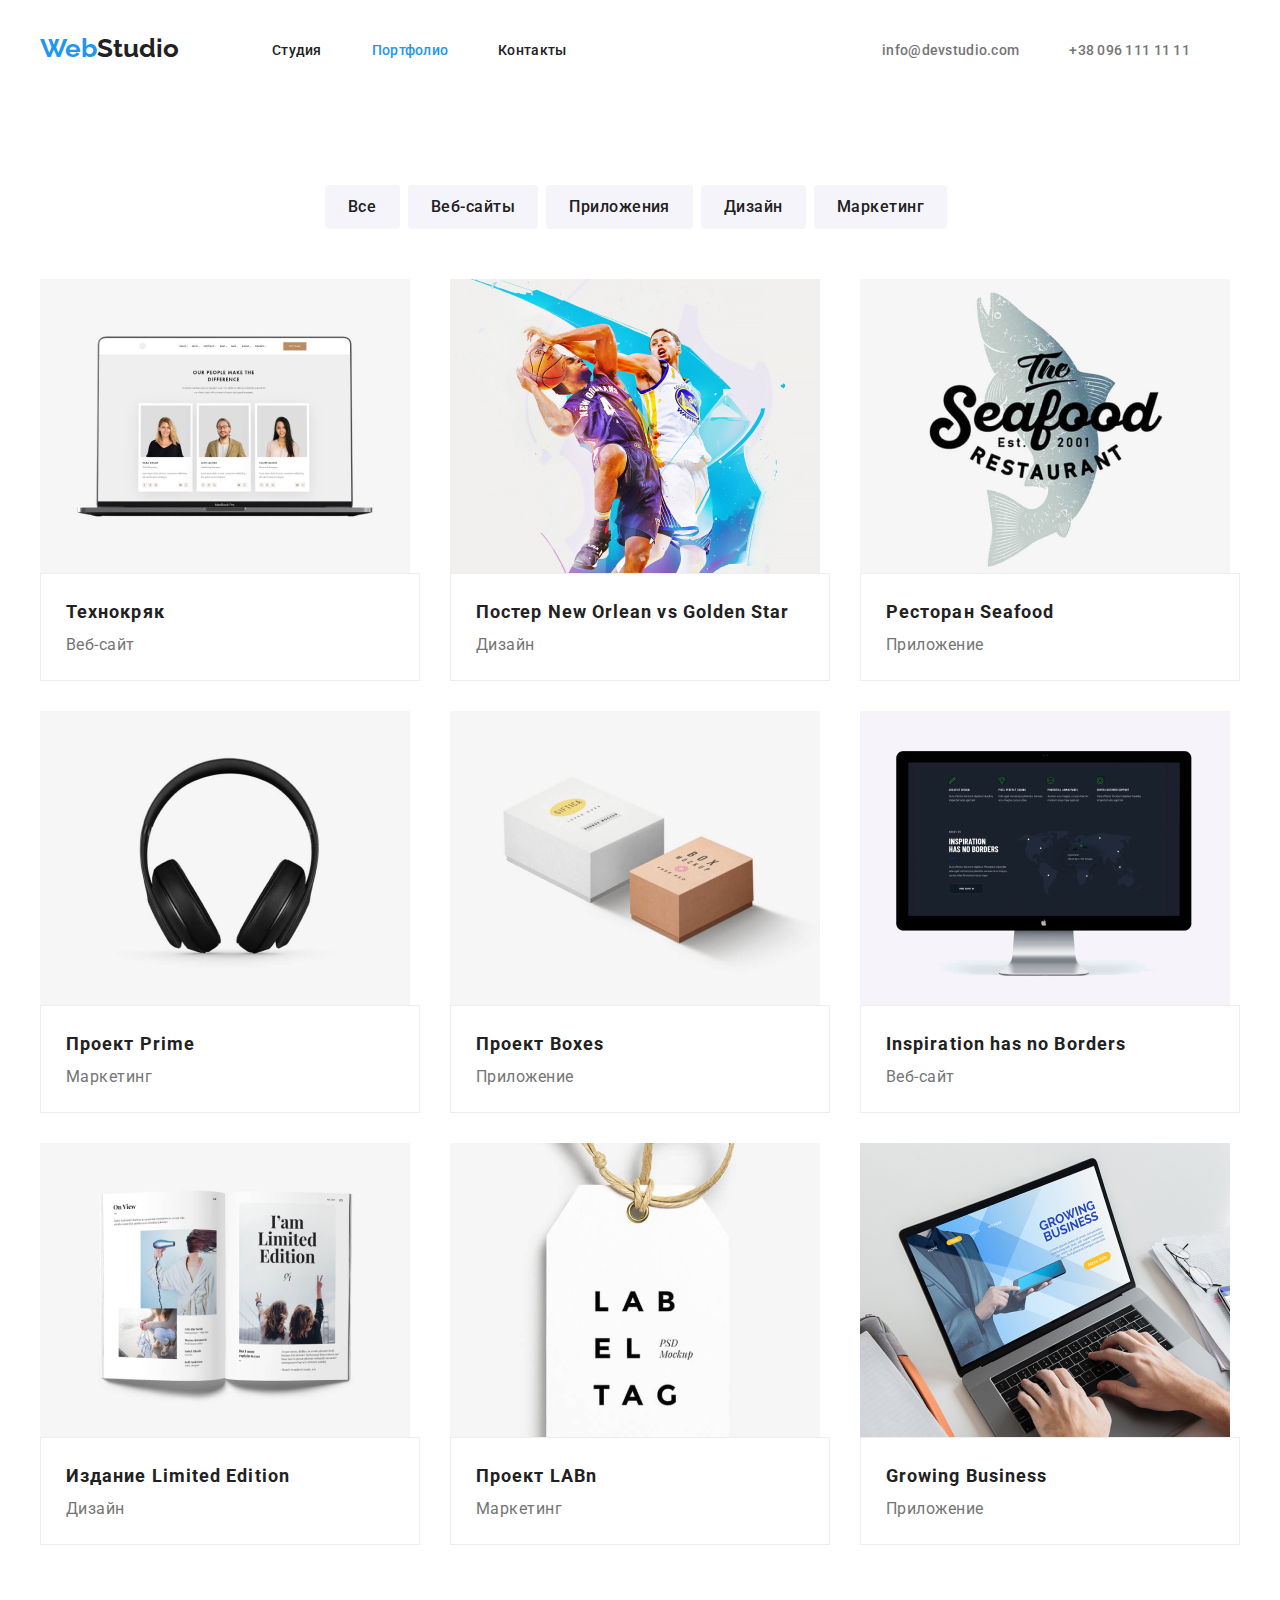
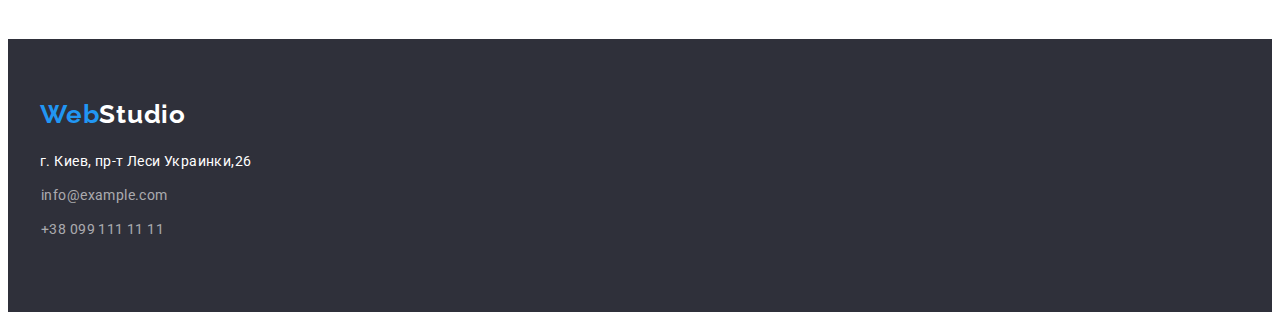
==== portfolio.html @ 37da6d0e "Add files via upload" ====
<!DOCTYPE html>
<html lang="en">
<head>
    <meta charset="UTF-8">
    <meta http-equiv="X-UA-Compatible" content="IE=edge">
    <meta name="viewport" content="width=device-width, initial-scale=1.0">
    <link href="https://fonts.googleapis.com/css2?family=Raleway:wght@700&family=Roboto:wght@400;500;700;900&display=swap"
        rel="stylesheet">
        <link rel="stylesheet" href="https://cdnjs.cloudflare.com/ajax/libs/modern-normalize/1.1.0/modern-normalize.min.css"
            integrity="sha512-wpPYUAdjBVSE4KJnH1VR1HeZfpl1ub8YT/NKx4PuQ5NmX2tKuGu6U/JRp5y+Y8XG2tV+wKQpNHVUX03MfMFn9Q=="
            crossorigin="anonymous" referrerpolicy="no-referrer" />
    <link rel="stylesheet" href="./css/styles.css" />
    <title>Portfolio</title>
</head>
<body>
    <!-- ГОЛОВА ПОРТФОЛИО -->
  
    <header class="header">
        <div class="container flex">
            <nav class="nav flex">
                <a class="logo" href="/"> <span class="web">Web</span>Studio</a>
    
                <ul class="header-list-nav-1">
                <li><a class="header-nav" href="./index.html">Студия</a></li>
                <li><a class="header-nav-1" href="./portfolio.html">Портфолио</a></li>
                <li><a class="header-nav" href="/">Контакты</a></li>
            </ul>
        </nav>
        <ul class="header-list-nav-2 list">
            <li><a class="header-contacts" href="">info@devstudio.com</a>
            </li>
            <li>
                <a class="header-contacts" href="">+38 096 111 11 11</a>
            </li>
        </ul>
        </div>
        </div>
    </header>
    <!-- КОНЕЦ ГОЛОВЫ ПОРТФОЛИО-->
<main class="section">
    <!-- КНОПКИ ФИЛЬТРОВ -->
<section>
<div class="container">
    <ul class="list flex filter">
        <li><button class="button-portfolio secondary">Все</button></li>
        <li><button class="button-portfolio secondary">Веб-сайты</button></li>
        <li><button class="button-portfolio secondary">Приложения</button></li>
        <li><button class="button-portfolio secondary">Дизайн</button></li>
        <li><button class="button-portfolio secondary">Маркетинг</button></li>

    </ul>
<!--КОНЕЦ КНОПКИ ФИЛЬТРОВ -->
<!-- КАРТОЧКИ -->

    <ul class="project-list list">
        <li class="project-item">
            <a href="">
            <img src="./image_portfolio/Photo_1.jpg" alt="Фото 1" width="370" height="294" />
            <div class="block-list">
            <h3 class="list-name">Технокряк</h3>
            <p class="list-type">Веб-сайт</p>


</div>
</a>
        </li>
        <li class="project-item">
            <a href="">
            <img src="./image_portfolio/Photo_2.jpg" alt="Фото 2" width="370" height="294" />
            <div class="block-list">
            <h3 class="list-name">Постер New Orlean vs Golden Star</h3>
            <p class="list-type">Дизайн</p>

  
  </div>
</a>
      </li>
        <li class="project-item">
            <a href="">
            <img src="./image_portfolio/Photo_3.jpg" alt="Фото 3" width="370" height="294" />
            <div class="block-list">
            <h3 class="list-name ">Ресторан Seafood</h3>
            <p class="list-type">Приложение</p>
            </div>

</a>
        </li>
        <li class="project-item">
            <a href="">
            <img src="./image_portfolio/Photo_4.jpg" alt="Фото 4" width="370" height="294" />
            <div class="block-list">
            <h3 class="list-name">Проект Prime</370></h3>
            <p class="list-type">Маркетинг</p>
</div>
                </a>
        </li>
        <li class="project-item">
            <a href="">
            <img src="./image_portfolio/Photo_5.jpg" alt="Фото 5" width="370" height="294" />
            <div class="block-list">
            <h3 class="list-name">Проект Boxes</h3>
            <p class="list-type">Приложение</p>
            </div>
</a>
        </li>
        <li class="project-item">
            <a href="">
            <img src="./image_portfolio/Photo_6.jpg" alt="Фото 6" width="370" height="294" />
            <div class="block-list">
            <h3 class="list-name">Inspiration has no Borders</h3>
            <p class="list-type">Веб-сайт</p>
 
 </div>
</a>
       </li>
        <li class="project-item">
            <a href="">
            <img src="./image_portfolio/Photo_7.jpg" alt="Фото 7" width="370" height="294" />
            <div class="block-list">
            <h3 class="list-name">Издание Limited Edition</h3>
            <p class="list-type">Дизайн</p>
   
   </div>
</a>
     </li>
        <li class="project-item">
            <a href="">
            <img src="./image_portfolio/Photo_8.jpg" alt="Фото 8" width="370" height="294" />
            <div class="block-list">
            <h3 class="list-name">Проект LABn</h3>
            <p class="list-type">Маркетинг</p>

</div>
</a>
        </li>
        <li class="project-item">
            <a href="">
            <img src="./image_portfolio/Photo_9.jpg" alt="Фото 9" width="370" height="294" />
            <div class="block-list">
            <h3 class="list-name">Growing Business</h3>
            <p class="list-type">Приложение</p>
            </div>
</a>
        </li>
    </ul>
    </div>
</section>

<!-- КОНЕЦ КАРТОЧЕК -->
</main>
    
    <!-- ПОДВАЛ ПОРТФОЛИО -->
    <footer class="footer">
        <div class="container">
            <div class="footer-container">
                <a class="logo-2" href="/"> <span class="web">Web</span>Studio </a>
                <address>
                    <p class="footer-address">г. Киев, пр-т Леси Украинки,26</p>
                    <ul>
                        <li><a class="footer-contacts" href=""> info@example.com</a></li>
                        <li><a class="footer-contacts" href=""> +38 099 111 11 11</a></li>
                    </ul>
                </address>
            </div>
        </div>
    
    </footer>
    <!-- КОНЕЦ ПОДВАЛ ПОРТФОЛИО-->
</body>
</html>
---- css/styles.css ----
:root {
  --header-color: #212121;
  --accent-color: #2196f3;
  --primary-text-color: #757575;
  --primary-white-color: #ffffff;
  --secondary-white-color: #f5f4fa;
  --footer-background-color: #2f303a;
}

body {
  font-family: Roboto, sans-serif;
}
ul {
  list-style: none;
}
p,
h1,
h2,
h3,
h4,
h5,
h6 {
  margin: 0;
}

ul {
  margin: 0;
  padding: 0;
}
img {
  display: block;
  max-width: 100%;
  height: auto;
}
div {
  display: block;
}
section {
  display: block;
}
a {
  text-decoration: none;
}
.section-1 {
  background-color: var(--footer-background-color);
  padding-bottom: 200px;
  padding-top: 200px;
  text-align: center;
}

.section {
  padding: 94px 0;
}
.section-2 {
  display: flex;
  flex-wrap: wrap;
}
.header {
  display: block;
}
/* ----------------- CONTAINER--------- */
.container {
  width: 1200px;
  padding-left: 15px;
  padding-right: 15px;
  margin: 0 auto;
  /* outline: 2px solid tomato; */
}
.container-1 {
  display: flex;
  width: 1200px;
  flex-direction: column;
  align-items: center;
  padding: 200px 0 280px 0;
}
/* -------------- Секция 1---------*/
.content-section {
  margin: 0 auto;
  max-width: 700px;
}

/* ------------------HEADER-------- */
.header li {
  padding: 32px 0;
}
.flex {
  display: flex;
  flex-direction: row;
}
.nav {
  display: flex;
  flex-direction: row;
}
.logo {
  font-family: Raleway;
  font-weight: bold;
  font-size: 26px;
  line-height: 1.19;
  color: var(--header-color);
  text-decoration: none;
  margin: 0 93px 0 0;
  padding: 25px 0 25px 0;
}
.web {
  color: var(--accent-color);
}
.logo:hover,
.logo:focus,
.header-nav:hover,
.header-nav:focus,
.header-contacts:hover,
.header-contacts:focus {
  color: var(--accent-color);
}
.header-list-nav-1 {
  display: flex;
  margin: auto 0;
  /* outline: 2px solid tomato; */
  text-decoration: none;
}
.header-list-nav-2 {
  font-style: normal;
  font-weight: 500;
  font-size: 14px;
  line-height: 1.14;
  letter-spacing: 0.02em;
  display: flex;
  flex-direction: row;
  align-items: flex-end;
  margin-left: auto;
}
.header-nav {
  font-weight: 500;
  font-size: 14px;
  line-height: 1.14;
  letter-spacing: 0.02em;
  color: var(--header-color);
  text-decoration: none;
}
.header-nav,
.header-nav-1 {
  margin-right: 50px;
}
.header-contacts {
  margin-right: 50px;
}

.header-nav-1,
.header-nav-2 {
  font-weight: 500;
  font-size: 14px;
  line-height: 1.14;
  letter-spacing: 0.02em;
  color: var(--header-color);
  text-decoration: none;
  color: var(--accent-color);
  text-decoration: none;
}

.header-connect {
  margin-left: auto;
}

.header-contacts {
  font-weight: 500;
  font-size: 14px;
  line-height: 1.14;
  letter-spacing: 0.02em;
  color: var(--primary-text-color);
  text-decoration: none;
}

/* ------------HERO------------ */

.head {
  font-family: Roboto;
  font-style: normal;
  font-weight: 900;
  font-size: 44px;
  line-height: 1.36;
  text-align: center;
  letter-spacing: 0.06em;
  text-transform: uppercase;
  color: var(--primary-white-color);
  max-width: 700px;
  margin: 0 auto;
  margin-bottom: 30px;
}

.button {
  font-family: Roboto;
  font-style: normal;
  font-weight: 700;
  font-family: inherit;
  font-size: 16px;
  line-height: 1.88;
  text-align: center;
  letter-spacing: 0.06em;
  color: var(--primary-white-color);
  background: var(--accent-color);
  cursor: pointer;
  padding: 10px 32px;
  border-radius: 4px;
  margin: 0 auto;
  /* outline: 2px solid tomato; */
}
.button:hover {
  background: #188ce8;
}
.head-button {
  text-align: center;
  border: 1px solid transparent;
}
.head-container {
  /* outline: 2px solid tomato; */
}

/* -------------ОСОБЕННОСТИ------------ */
.section-special {
  padding: 94px 0 47px 0;
}
.advantage-block {
  margin-top: 30px;
  margin-left: 30px;
  flex-basis: calc((100% - 120px) / 4);
}

.advantages-container {
  text-align: left;
  display: inline-block;
  display: flex;
  margin-left: -30px;
  margin-top: -30px;
  /* outline: 2px solid tomato; */
}
.list {
  list-style: none;
  padding: 0;
}

.h3-advantages {
  font-size: 14px;
  line-height: 1.14;
  letter-spacing: 0.03em;
  color: var(--header-color);
}
.about-advantages {
  font-size: 14px;
  line-height: 1.71;
  letter-spacing: 0.03em;
  color: var(--primary-text-color);
  margin-top: 10px;
  max-width: 270px;
}

/* -----------ЧЕМ мы ЗАНИМАЕМСЯ-------- */
.section-second {
  padding: 47px 0 94px 0;
}
.main-info {
  font-size: 36px;
  line-height: 1.16;
  text-align: center;
  letter-spacing: 0.03em;
  color: var(--header-color);
  text-align: center;
  margin-top: 0;
  margin-bottom: 50px;
}

.main-info-container {
  display: inline-block;
  display: flex;
  flex-direction: row;
  flex-wrap: wrap;
  margin-left: -30px;
  margin-top: -30px;
}

.main-info-container-img {
  margin-left: 30px;
  margin-top: 30px;
  flex-basis: calc((100% - 90px) / 3);
}

/* -----КАРТОЧКИ ЛЮДЕЙ=------- */
.section {
  text-align: center;
  /* background-color: var(--secondary-white-color); */
}
.cards {
  padding: 94px 0;
}
.main-info-2 {
  font-size: 36px;
  line-height: 1.16;
  text-align: center;
  letter-spacing: 0.03em;
  color: var(--header-color);
  text-align: center;
  margin-top: 0;
  margin-bottom: 50px;
}

.team-container {
  margin: 0;
  display: inline-block;
  display: flex;
  flex-direction: row;
  flex-wrap: wrap;
  margin-left: -30px;
  margin-top: -30px;
}

.team-worker {
  background-color: #fff;
  margin: 0;
  display: inline-block;
  margin-left: 30px;
  margin-top: 30px;
  flex-basis: calc((100% - 120px) / 4);
  box-shadow: 0px 1px 3px rgb(0 0 0 / 12%), 0px 1px 1px rgb(0 0 0 / 14%),
    0px 2px 1px rgb(0 0 0 / 20%);
  border-radius: 0px 0px 4px 4px;
}
.team-worker-discriptions {
  padding: 30px;
}

.section-team {
  background: #f5f4fa;
}
.team {
  font-weight: 500;
  font-size: 16px;
  line-height: 1.18;
  margin: 0 auto 10px auto;
  letter-spacing: 0.03em;
  color: var(--header-color);
}
.team-position {
  font-size: 16px;
  line-height: 1.18;

  letter-spacing: 0.03em;
  color: var(--primary-text-color);
}

/* ++++++++++++++FOOTER++++++++++ */
.footer-container {
}
.footer {
  padding: 60px 0;
  background-color: var(--footer-background-color);
}
.logo-2 {
  font-family: Raleway;
  font-style: normal;
  font-weight: bold;
  font-size: 26px;
  line-height: 1.19;
  letter-spacing: 0.03em;
  color: var(--primary-white-color);
  text-decoration: none;
  display: inline-block;
  margin-bottom: 20px;
}
.footer-address {
  font-family: Roboto;
  font-style: normal;
  font-weight: normal;
  font-size: 14px;
  line-height: 1.71;
  letter-spacing: 0.03em;
  color: var(--primary-white-color);
  margin-bottom: 9px;
}

.footer-contacts {
  font-family: Roboto;
  font-style: normal;
  font-weight: normal;
  font-size: 14px;
  line-height: 1.71;
  letter-spacing: 0.03em;
  color: rgba(255, 255, 255, 0.6);
  text-decoration: none;
  margin-bottom: 9px;
  font-family: inherit;
  display: inline-block;
  text-align: center;
  border: 1px solid transparent;
}

/* =========CLASS PORTFOLIO========== */
.filter {
  align-items: center;
  margin: 0 auto 50px 0;
  display: flex;
  flex-direction: reverse;
  justify-content: center;
  margin-right: 8px;
}

.filter {
  align-items: center;
  margin: 0 auto 50px 0;
  display: flex;
  flex-direction: reverse;
  justify-content: center;
}

.filter .button-portfolio {
  margin-right: 8px;
}

.button-portfolio {
  cursor: pointer;
  color: var(--secondary-text-color);
  font-family: inherit;
  display: inline-block;
  text-align: center;
  border: 1px solid transparent;
}

.button-portfolio.secondary {
  color: var(--header-color);
  background-color: var(--secondary-white-color);
  font-family: inherit;
  font-weight: 500;
  font-size: 16px;
  line-height: 1.87;
  display: flex;
  align-items: center;
  padding: 6px 22px;
  letter-spacing: 0.03em;
  border-radius: 4px;
  min-width: 75px;
}

.button-portfolio.secondary:hover,
.button-portfolio.secondary:focus {
  color: var(--primary-white-color);
  background-color: var(--accent-color);
}

.button-portfolio {
}
.filter-button {
  font-family: Roboto;
  font-style: normal;
  font-weight: normal;
  font-size: 16px;
  line-height: 1.62;
  text-align: center;
  letter-spacing: 0.03em;
  color: var(--header-color);
  cursor: pointer;
}
.filter-button-1 {
  font-family: Roboto;
  font-style: normal;
  font-weight: normal;
  font-size: 16px;
  line-height: 1.62;
  text-align: center;
  letter-spacing: 0.03em;
  color: var(--header-color);
  background: var(--accent-color);
  cursor: pointer;
}
.list-name {
  font-size: 18px;
  line-height: 2;
  letter-spacing: 0.06em;
  color: var(--header-color);
}
.list-type {
  font-size: 16px;
  line-height: 1.87;
  letter-spacing: 0.03em;
  color: var(--primary-text-color);
}
.project-list {
  display: flex;
  flex-direction: row;
  flex-wrap: wrap;
  margin-left: -30px;
  margin-top: -30px;
}
.project-item {
  margin-left: 30px;
  margin-top: 30px;
  flex-basis: calc((100% - 90px) / 3);
  align-content: space-between;
}
.block-list {
  border: 1px solid #eeeeee;

  padding: 20px 25px;
  box-sizing: border-box;
  text-align: left;
}
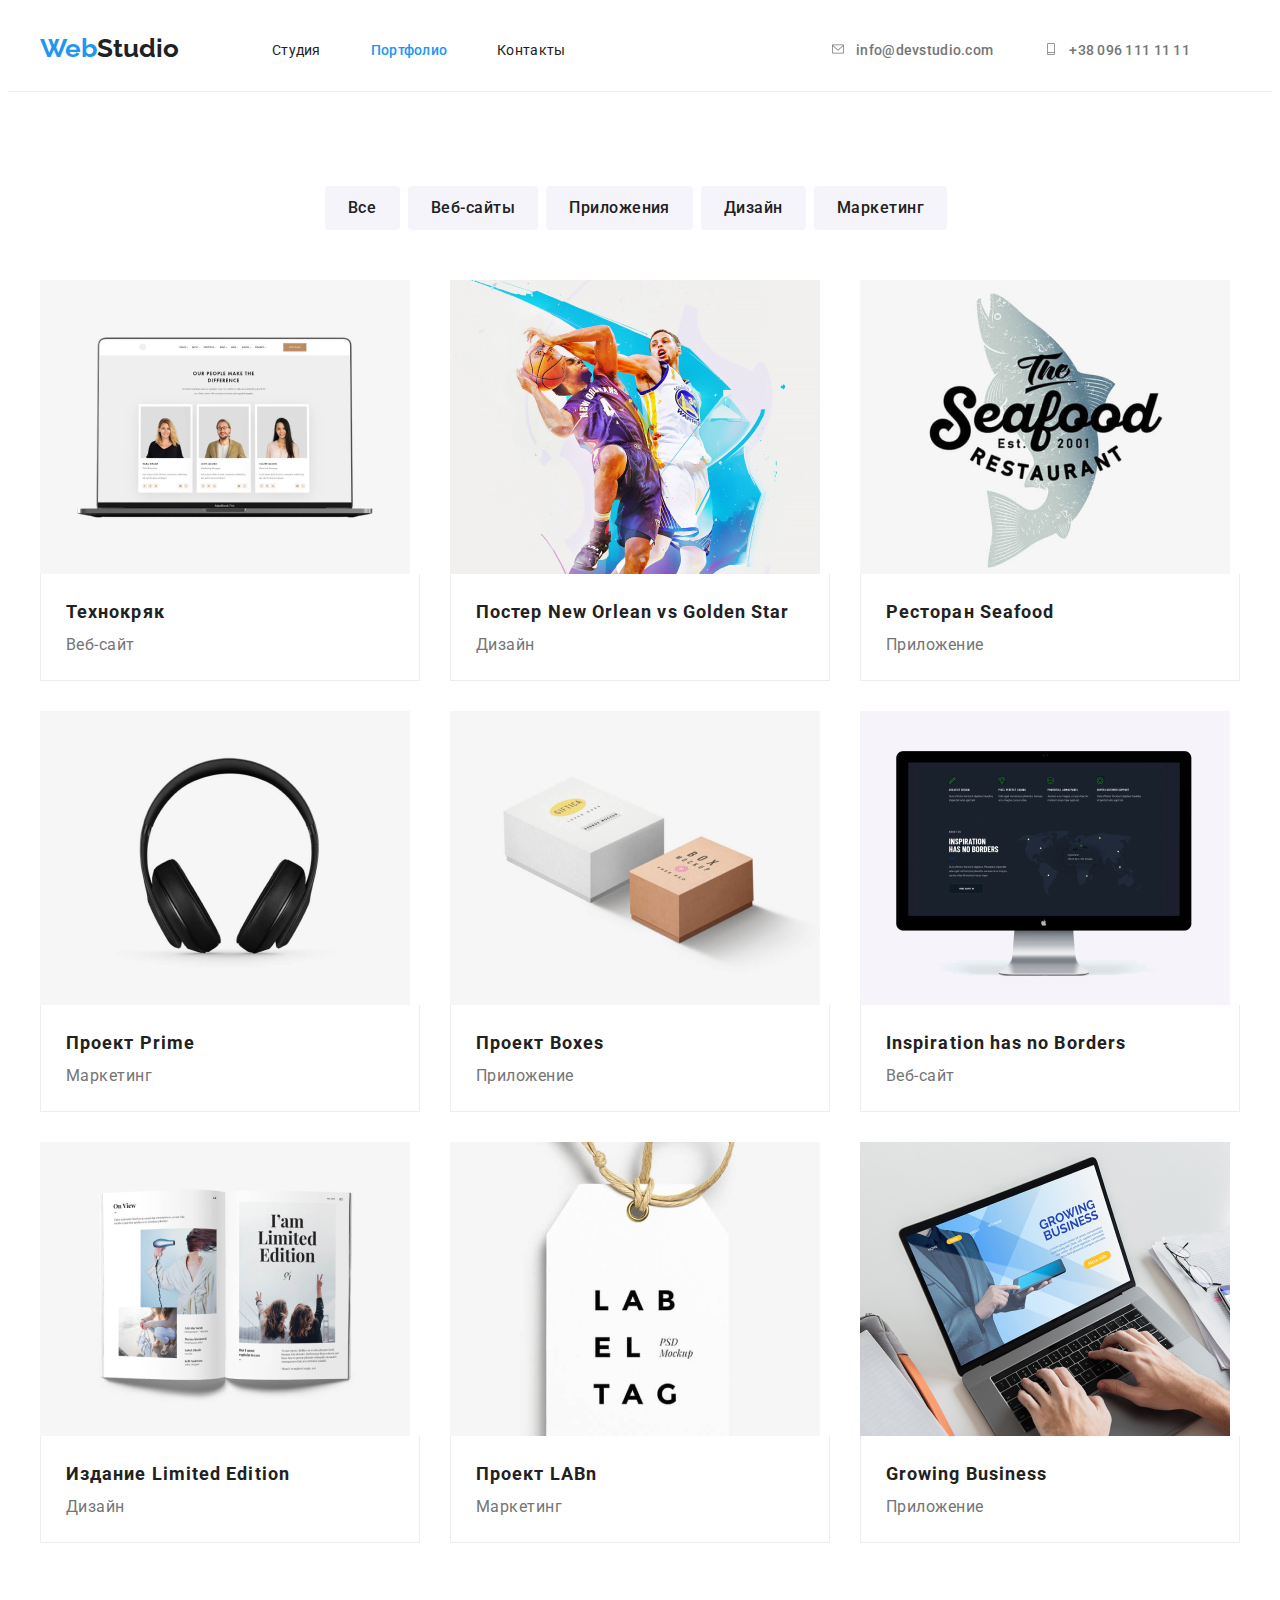
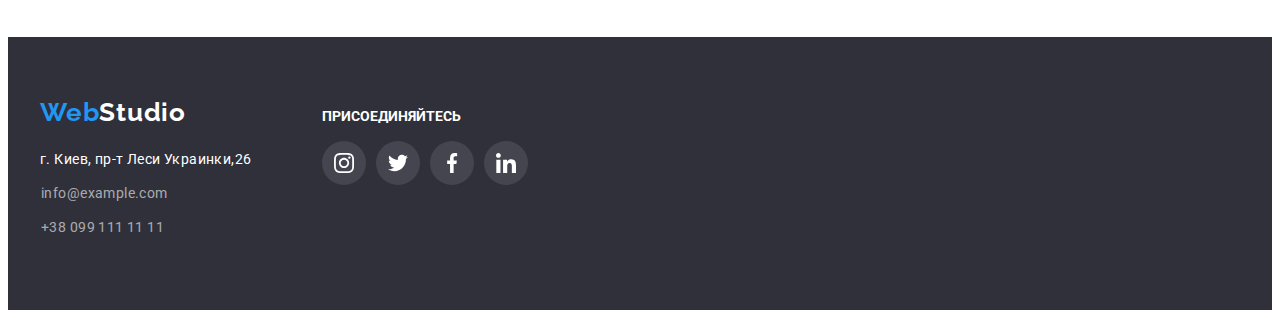
==== commit fa21d450: "правки" ====
--- a/portfolio.html
+++ b/portfolio.html
@@ -27,10 +27,19 @@
             </ul>
         </nav>
         <ul class="header-list-nav-2 list">
-            <li><a class="header-contacts" href="">info@devstudio.com</a>
+            <li>
+                <a class="header-contacts" href="">
+                    <svg class="header-contacts-icon" width="16" height="12">
+                        <use href="./image/icons.svg#icon-mail">
+                        </use>
+                    </svg>info@devstudio.com</a>
             </li>
             <li>
-                <a class="header-contacts" href="">+38 096 111 11 11</a>
+                <a class="header-contacts" href="">
+                    <svg class="header-contacts-icon" width="16" height="12">
+                        <use href="./image/icons.svg#icon-phone">
+                        </use>
+                    </svg>+38 096 111 11 11</a>
             </li>
         </ul>
         </div>
@@ -151,7 +160,7 @@
     
     <!-- ПОДВАЛ ПОРТФОЛИО -->
     <footer class="footer">
-        <div class="container">
+        <div class="container flex">
             <div class="footer-container">
                 <a class="logo-2" href="/"> <span class="web">Web</span>Studio </a>
                 <address>
@@ -162,6 +171,38 @@
                     </ul>
                 </address>
             </div>
+            <div class="join">
+                <p class="join-text">ПРИСОЕДИНЯЙТЕСЬ</p>
+                <ul class="social-list list">
+                    <li class="social-list-item">
+                        <a class="social-list-footer-link" href="">
+                            <svg class="social-list-footer-icon" width="20" height="20">
+                                <use href="./image/icons.svg#icon-instagram"></use>
+                            </svg>
+                        </a>
+                    </li>
+                    <li class="social-list-item">
+                        <a class="social-list-footer-link" href="">
+                            <svg class="social-list-footer-icon" width="20" height="20">
+                                <use href="./image/icons.svg#icon-twitter"></use>
+                            </svg>
+                        </a>
+                    </li>
+                    <li class="social-list-item">
+                        <a class="social-list-footer-link" href="">
+                            <svg class="social-list-footer-icon" width="20" height="20">
+                                <use href="./image/icons.svg#icon-facebook"></use>
+                            </svg>
+                        </a>
+                    </li>
+                    <li class="social-list-item">
+                        <a class="social-list-footer-link" href="">
+                            <svg class="social-list-footer-icon" width="20" height="20">
+                                <use href="./image/icons.svg#icon-linkedin"></use>
+                            </svg>
+                        </a>
+                    </li>
+                </ul>
         </div>
     
     </footer>
--- a/css/styles.css
+++ b/css/styles.css
@@ -42,21 +42,37 @@
   text-decoration: none;
 }
 .section-1 {
-  background-color: var(--footer-background-color);
-  padding-bottom: 200px;
-  padding-top: 200px;
-  text-align: center;
+}
+.hero {
+  max-width: 1600px;
+  height: 600px;
+  margin-left: auto;
+  margin-right: auto;
+  /* outline: 1px solid black; */
+  background-image: linear-gradient(
+      to right,
+      rgba(47, 48, 58, 0.4),
+      rgba(47, 48, 58, 0.4)
+    ),
+    url(../image/background-index-img.jpg);
+  background-repeat: no-repeat;
+  background-position: center;
+  background-size: cover;
 }
 
 .section {
   padding: 94px 0;
-}
+  text-align: center;
+  /* background-color: var(--secondary-white-color); */
+}
+
 .section-2 {
   display: flex;
   flex-wrap: wrap;
 }
 .header {
   display: block;
+  border-bottom: 1px solid #ececec;
 }
 /* ----------------- CONTAINER--------- */
 .container {
@@ -77,11 +93,14 @@
 .content-section {
   margin: 0 auto;
   max-width: 700px;
+  padding-bottom: 200px;
+  padding-top: 200px;
+  text-align: center;
 }
 
 /* ------------------HEADER-------- */
 .header li {
-  padding: 32px 0;
+  margin: 32px 0;
 }
 .flex {
   display: flex;
@@ -111,7 +130,9 @@
 .header-contacts:hover,
 .header-contacts:focus {
   color: var(--accent-color);
-}
+  fill: var(--accent-color);
+}
+
 .header-list-nav-1 {
   display: flex;
   margin: auto 0;
@@ -130,7 +151,7 @@
   margin-left: auto;
 }
 .header-nav {
-  font-weight: 500;
+  font-c: 500;
   font-size: 14px;
   line-height: 1.14;
   letter-spacing: 0.02em;
@@ -139,10 +160,25 @@
 }
 .header-nav,
 .header-nav-1 {
+  padding-right: 50px;
+}
+.header-contacts {
+  font-weight: 500;
+  font-size: 14px;
+  line-height: 1.14;
+  letter-spacing: 0.02em;
+  color: var(--primary-text-color);
+  text-decoration: none;
   margin-right: 50px;
 }
-.header-contacts {
-  margin-right: 50px;
+.header-contacts-icon {
+  fill: currentColor;
+  margin-right: 10px;
+}
+
+.header-contacts:hover,
+.header-contacts:focus {
+  color: var(--accent-color);
 }
 
 .header-nav-1,
@@ -159,15 +195,6 @@
 
 .header-connect {
   margin-left: auto;
-}
-
-.header-contacts {
-  font-weight: 500;
-  font-size: 14px;
-  line-height: 1.14;
-  letter-spacing: 0.02em;
-  color: var(--primary-text-color);
-  text-decoration: none;
 }
 
 /* ------------HERO------------ */
@@ -211,9 +238,6 @@
   text-align: center;
   border: 1px solid transparent;
 }
-.head-container {
-  /* outline: 2px solid tomato; */
-}
 
 /* -------------ОСОБЕННОСТИ------------ */
 .section-special {
@@ -224,6 +248,15 @@
   margin-left: 30px;
   flex-basis: calc((100% - 120px) / 4);
 }
+.advantage-block::before {
+  display: block;
+  content: "";
+  height: 120px;
+  background-size: contain;
+  background-repeat: no-repeat;
+  background-position: center;
+  background-color: var(--secondary-white-color);
+}
 
 .advantages-container {
   text-align: left;
@@ -233,6 +266,30 @@
   margin-top: -30px;
   /* outline: 2px solid tomato; */
 }
+
+.icon-antenna::before {
+  display: block;
+  background-image: url("../image/antenna.svg");
+  background-size: 70px;
+}
+
+.icon-clock::before {
+  display: block;
+  background-image: url("../image/clock.svg");
+  background-size: 70px;
+}
+
+.icon-diagram::before {
+  display: block;
+  background-image: url("../image/diagram.svg");
+  background-size: 70px;
+}
+
+.icon-astronaut::before {
+  display: block;
+  background-image: url("../image/astronaut.svg");
+  background-size: 70px;
+}
 .list {
   list-style: none;
   padding: 0;
@@ -243,6 +300,7 @@
   line-height: 1.14;
   letter-spacing: 0.03em;
   color: var(--header-color);
+  margin-top: 30px;
 }
 .about-advantages {
   font-size: 14px;
@@ -284,10 +342,7 @@
 }
 
 /* -----КАРТОЧКИ ЛЮДЕЙ=------- */
-.section {
-  text-align: center;
-  /* background-color: var(--secondary-white-color); */
-}
+
 .cards {
   padding: 94px 0;
 }
@@ -345,10 +400,82 @@
   letter-spacing: 0.03em;
   color: var(--primary-text-color);
 }
+.social-list {
+  display: flex;
+  justify-content: space-between;
+  margin-right: auto;
+}
+.social-list-item {
+  margin-top: 16px;
+}
+.social-list-item:not(:last-child) {
+  margin-right: 10px;
+}
+.social-list-link {
+  display: flex;
+  align-items: center;
+  justify-content: center;
+  width: 44px;
+  height: 44px;
+  border-radius: 50%;
+  background-color: var(--primary-white-color);
+  cursor: pointer;
+}
+.social-list-icon {
+  fill: #afb1b8;
+}
+.social-list-link:hover,
+.social-list-link:focus {
+  background-color: var(--accent-color);
+}
+
+.social-list-link:hover .social-list-icon,
+.social-list-link:focus .social-list-icon {
+  fill: var(--primary-white-color);
+}
+/* ++++++++++++++ПОСТОЯННЫЕ КЛИЕНТЫ ++++++++*/
+.clients-list {
+  display: inline-block;
+  display: flex;
+  flex-wrap: wrap;
+  margin-left: -30px;
+  margin-top: -30px;
+}
+
+.clients-list-item {
+  margin-top: 30px;
+  margin-left: 30px;
+  flex-basis: calc((100% - 180px) / 6);
+}
+.clients-list-link {
+  background-color: var(--primary-white-color);
+  display: flex;
+  align-items: center;
+  justify-content: center;
+  width: 170px;
+  height: 92px;
+  border: 1px solid #afb1b8;
+  box-sizing: border-box;
+  border-radius: 4px;
+  cursor: pointer;
+}
+.clients-list-icon {
+  fill: #afb1b8;
+}
+
+.clients-list-link:hover,
+.clients-list-link:focus {
+  border-color: var(--accent-color);
+}
+
+.clients-list-link:hover .clients-list-icon,
+.clients-list-link:focus .clients-list-icon {
+  fill: var(--accent-color);
+}
+/* ++++++++++++++КОНЕЦ  ПОСТОЯННЫЕ КЛИЕНТЫ ++++++++*/
 
 /* ++++++++++++++FOOTER++++++++++ */
-.footer-container {
-}
+
 .footer {
   padding: 60px 0;
   background-color: var(--footer-background-color);
@@ -392,6 +519,43 @@
   border: 1px solid transparent;
 }
 
+.join {
+  margin-left: 70px;
+  padding-top: 12px;
+}
+
+.join-text {
+  color: var(--primary-white-color);
+  font-weight: 700;
+  font-size: 14px;
+  line-height: 1.14;
+  text-transform: uppercase;
+}
+.social-list-footer-link {
+  display: flex;
+  align-items: center;
+  justify-content: center;
+  width: 44px;
+  height: 44px;
+  border-radius: 50%;
+  background-color: rgba(255, 255, 255, 0.1);
+  cursor: pointer;
+}
+.social-list-footer-icon {
+  fill: var(--primary-white-color);
+}
+.social-list-footer-icon {
+  fill: var(--primary-white-color);
+}
+.social-list-footer-link:hover,
+.social-list-footer-link:focus {
+  background-color: var(--accent-color);
+}
+
+.social-list-footer-link:hover .social-list-icon,
+.social-list-footer-link:focus .social-list-icon {
+  fill: var(--primary-white-color);
+}
 /* =========CLASS PORTFOLIO========== */
 .filter {
   align-items: center;
@@ -444,8 +608,6 @@
   background-color: var(--accent-color);
 }
 
-.button-portfolio {
-}
 .filter-button {
   font-family: Roboto;
   font-style: normal;
@@ -501,3 +663,13 @@
   box-sizing: border-box;
   text-align: left;
 }
+.project-item:hover {
+  box-shadow: 0px 1px 1px rgba(0, 0, 0, 0.12), 0px 4px 4px rgba(0, 0, 0, 0.06),
+    1px 4px 6px rgba(0, 0, 0, 0.16);
+}
+
+.block-list {
+  border: 1px solid #eeeeee;
+  border-top: none;
+  padding: 20px 25px;
+}
